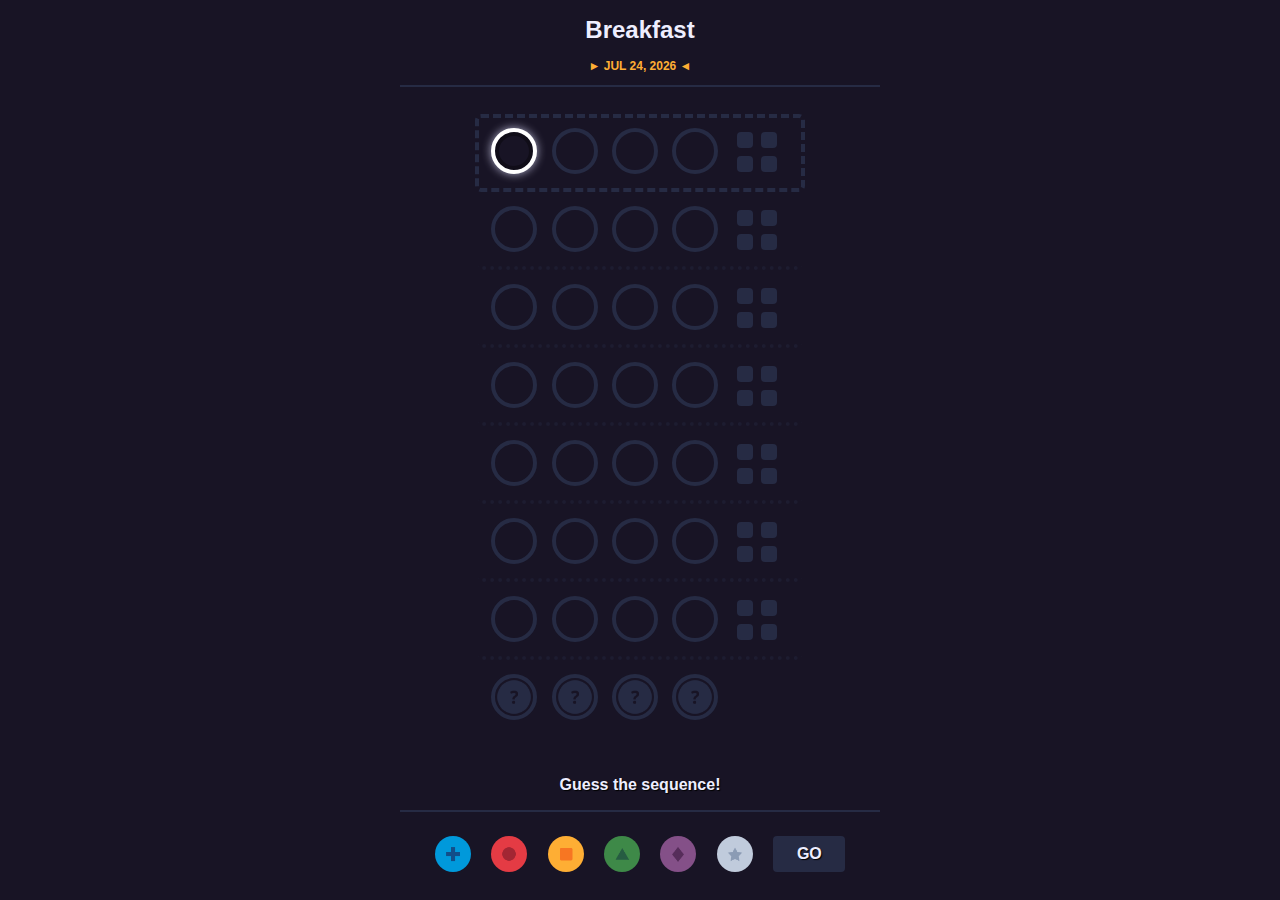
==== breakfast/index.html @ b8503494 "publish initial messy version of game to test" ====
<!DOCTYPE html>
<html lang="en">
<head>
    <meta charset="UTF-8" />
    <meta name="viewport" content="width=device-width, initial-scale=1.0, user-scalable=no" />
    <title>Breakfast</title>
    <meta name="description" content="Guess the sequence in 7 tries. A new puzzle is available daily.">
    <link rel="shortcut icon" href="favicon.ico">
    <link rel="apple-touch-icon" href="./apple-touch-icon.png">
    <meta name="theme-color" content="#181425">
    <meta property="og:url" content="https://krgamedev.github.io/breakfast">
    <meta property="og:type" content="website">
    <meta property="og:title" content="Breakfast">
    <meta property="og:description" content="Guess the sequence in 7 tries. A new puzzle is available daily.">
    <meta property="og:image" content="apple-touch-icon.png">
    <link href="style.css?v=100" rel="stylesheet" />
</head>
<body>
    <header>
        <h1>Breakfast</h1>
        <p id="game_date">► Jan 1 2000 ◄</p>
    </header>
    <div class="board-container">
        <div class="board">
            <div data-row="0" class="row">
                <div data-row="0" data-column="0" class="peg"></div>
                <div data-row="0" data-column="1" class="peg"></div>
                <div data-row="0" data-column="2" class="peg"></div>
                <div data-row="0" data-column="3" class="peg"></div>
                <div class="small-pegs">
                    <div class="small-peg"></div>
                    <div class="small-peg"></div>
                    <div class="small-peg"></div>
                    <div class="small-peg"></div>
                </div>
            </div>
            <div data-row="1" class="row">
                <div data-row="1" data-column="0" class="peg"></div>
                <div data-row="1" data-column="1" class="peg"></div>
                <div data-row="1" data-column="2" class="peg"></div>
                <div data-row="1" data-column="3" class="peg"></div>
                <div class="small-pegs">
                    <div class="small-peg"></div>
                    <div class="small-peg"></div>
                    <div class="small-peg"></div>
                    <div class="small-peg"></div>
                </div>
            </div>
            <div data-row="2" class="row">
                <div data-row="2" data-column="0" class="peg"></div>
                <div data-row="2" data-column="1" class="peg"></div>
                <div data-row="2" data-column="2" class="peg"></div>
                <div data-row="2" data-column="3" class="peg"></div>
                <div class="small-pegs">
                    <div class="small-peg"></div>
                    <div class="small-peg"></div>
                    <div class="small-peg"></div>
                    <div class="small-peg"></div>
                </div>
            </div>
            <div data-row="3" class="row">
                <div data-row="3" data-column="0" class="peg"></div>
                <div data-row="3" data-column="1" class="peg"></div>
                <div data-row="3" data-column="2" class="peg"></div>
                <div data-row="3" data-column="3" class="peg"></div>
                <div class="small-pegs">
                    <div class="small-peg"></div>
                    <div class="small-peg"></div>
                    <div class="small-peg"></div>
                    <div class="small-peg"></div>
                </div>
            </div>
            <div data-row="4" class="row">
                <div data-row="4" data-column="0" class="peg"></div>
                <div data-row="4" data-column="1" class="peg"></div>
                <div data-row="4" data-column="2" class="peg"></div>
                <div data-row="4" data-column="3" class="peg"></div>
                <div class="small-pegs">
                    <div class="small-peg"></div>
                    <div class="small-peg"></div>
                    <div class="small-peg"></div>
                    <div class="small-peg"></div>
                </div>
            </div>
            <div data-row="5" class="row">
                <div data-row="5" data-column="0" class="peg"></div>
                <div data-row="5" data-column="1" class="peg"></div>
                <div data-row="5" data-column="2" class="peg"></div>
                <div data-row="5" data-column="3" class="peg"></div>
                <div class="small-pegs">
                    <div class="small-peg"></div>
                    <div class="small-peg"></div>
                    <div class="small-peg"></div>
                    <div class="small-peg"></div>
                </div>
            </div>
            <div data-row="6" class="row">
                <div data-row="6" data-column="0" class="peg"></div>
                <div data-row="6" data-column="1" class="peg"></div>
                <div data-row="6" data-column="2" class="peg"></div>
                <div data-row="6" data-column="3" class="peg"></div>
                <div class="small-pegs">
                    <div class="small-peg"></div>
                    <div class="small-peg"></div>
                    <div class="small-peg"></div>
                    <div class="small-peg"></div>
                </div>
            </div>
            <div data-row="7" class="row solution">
                <div data-row="7" data-column="0" class="peg unknown"></div>
                <div data-row="7" data-column="1" class="peg unknown"></div>
                <div data-row="7" data-column="2" class="peg unknown"></div>
                <div data-row="7" data-column="3" class="peg unknown"></div>
            </div>
        </div>
    </div>
    <div id="status">
        <p>Guess the sequence!</p>
    </div>
    <div id="buttons" class="buttons">
        <div data-color="0" class="button color-0"></div>
        <div data-color="1" class="button color-1"></div>
        <div data-color="2" class="button color-2"></div>
        <div data-color="3" class="button color-3"></div>
        <div data-color="4" class="button color-4"></div>
        <div data-color="5" class="button color-5"></div>
        <div data-color="6" id="go_button" class="button go">GO</div>
        <div data-color="7" id="clip_copy" class="button go">Share</div>
    </div>
    <script src="jquery.js"></script>
    <script src="game.js?v=100"></script>
</body>
</html>
---- breakfast/style.css ----
:root {
    --background: #181425;
    --text: #eeeeff;
    --selected: #1d1c30;
    --empty: #262B44;
    --blue: #0099DB;
    --red: #E43B44;
    --yellow: #FEAE34;
    --green: #3E8948;
    --purple: #845088;
    --white: #C0CBDC;
    --hit: #B86F50;
    --blow: #C0CBDC;
}
html {
    background-color: var(--background);
    color: var(--text);
    font-family: 'Helvetica Neue', Helvetica, Arial, sans-serif;
    height: 100%;
}
body {
    margin: 0 auto;
    display: flex;
    flex-direction: column;
    width: 100%;
    height: 100%;
    max-width: 480px;
}
header {
    text-align: center;
    border-bottom: 2px solid var(--empty);
}
h1 {
    font-size: 24px;
}
#game_date {
    text-transform: uppercase;
    font-size: 12px;
    line-height: 13px;
    font-weight: bold;
    color: var(--yellow);
}
.board-container {
    display: flex;
    justify-content: center;
    align-items: center;
    flex-grow: 1;
    overflow: hidden;
}
.board {
    user-select: none;
}
.row {
    padding: 10px 12px;
    border: 4px solid transparent;
    border-radius: 6px;
    border-bottom: 4px dotted var(--selected);
}
.row.solution {
    border-bottom: 0;
}
.row.current {
    border: 4px dashed var(--empty);
}
.row.current .peg {
    cursor: pointer;
}
.peg {
    width: 48px;
    height: 48px;
    margin-right: 12px;
    border-radius: 50%;
    display: inline-block;
    background-color: var(--background);
    border: 4px solid var(--empty);
    background-size: cover;
}
.peg.unknown { background-image: url('./img/px.png'); }
.peg.current { border: 4px solid white; box-shadow: 0px 0px 10px rgba(224,224,255,0.75), 0px 0px 0px 4px rgba(0,0,0,0.33) inset; }
.peg.color-0 { background-color: var(--blue); background-image: url('./img/p0.png'); }
.peg.color-1 { background-color: var(--red); background-image: url('./img/p1.png'); }
.peg.color-2 { background-color: var(--yellow); background-image: url('./img/p2.png'); }
.peg.color-3 { background-color: var(--green); background-image: url('./img/p3.png'); }
.peg.color-4 { background-color: var(--purple); background-image: url('./img/p4.png'); }
.peg.color-5 { background-color: var(--white); background-image: url('./img/p5.png'); }

#status {
    text-align: center;
    font-weight: bold;
    text-shadow: 1px 1px 1px black;
}
#status.bad {
    background-color: var(--red);
}
#status.good {
    background-color: var(--green);
}

#buttons {
    padding: 24px 0;
    border-top: 2px solid var(--empty);
    user-select: none;
    text-align: center;
}

.button {
    width: 36px;
    height: 36px;
    margin-right: 16px;
    border-radius: 50%;
    display: inline-block;
    cursor: pointer;
    background-size: cover;
}
.button.color-0 { background-color: var(--blue); background-image: url('./img/p0.png');  }
.button.color-1 { background-color: var(--red); background-image: url('./img/p1.png');  }
.button.color-2 { background-color: var(--yellow); background-image: url('./img/p2.png');  }
.button.color-3 { background-color: var(--green); background-image: url('./img/p3.png');  }
.button.color-4 { background-color: var(--purple); background-image: url('./img/p4.png');  }
.button.color-5 { background-color: var(--white); background-image: url('./img/p5.png');  }
.button.go {
    background-color: var(--empty);
    text-shadow: 1px 1px 1px black;
    font-size: 16px;
    font-weight: bold;
    text-align: center;
    vertical-align: top;
    line-height: 36px;
    min-width: 72px;
    border-radius: 4px;
    margin-right: 0;
}
.button.go:hover {
    background-color: #3A4466;
}

#clip_copy {
    display: none;
}
.gameover .button {
    display: none;
}
.gameover #clip_copy {
    display: inline-block;
    width: unset;
}

.small-pegs {
    vertical-align: top;
    display: inline-block;
    width: 56px;
}
.small-peg {
    width: 16px;
    height: 16px;
    float: left;
    margin: 4px;
    border-radius: 4px;
    display: inline-block;
    background-color: var(--empty);
}
.small-peg.hit { background-color: var(--hit); }
.small-peg.blow { background-color: var(--blow); }


@media only screen and (max-width: 420px) {
    .peg {
        width: 38px;
        height: 38px;
        margin-right: 10px;
    }
    .button {
        width: 28px;
        height: 28px;
        margin-right: 14px;
    }
    .button.go {
        line-height: 28px;
    }
}

@media only screen and (max-height: 945px) {
    .peg {
        width: 38px;
        height: 38px;
        margin-right: 10px;
    }
}
@media only screen and (max-height: 834px) {
    .row {
        padding: 6px 8px;
    }
    .peg {
        width: 24px;
        height: 24px;
        margin-right: 6px;
    }
    .small-pegs {
        width: 32px;
    }
    .small-peg {
        width: 8px;
        height: 8px;
        border-radius: 2px;
    }
}
@media only screen and (max-height: 640px) {
    .row {
        padding: 0 8px;
    }
    .peg {
        width: 20px;
        height: 20px;
        border-width: 3px;
    }
    .peg.current { border-width: 3px; }
    .small-peg {
        width: 6px;
        height: 6px;
        margin: 3px;
    }
}
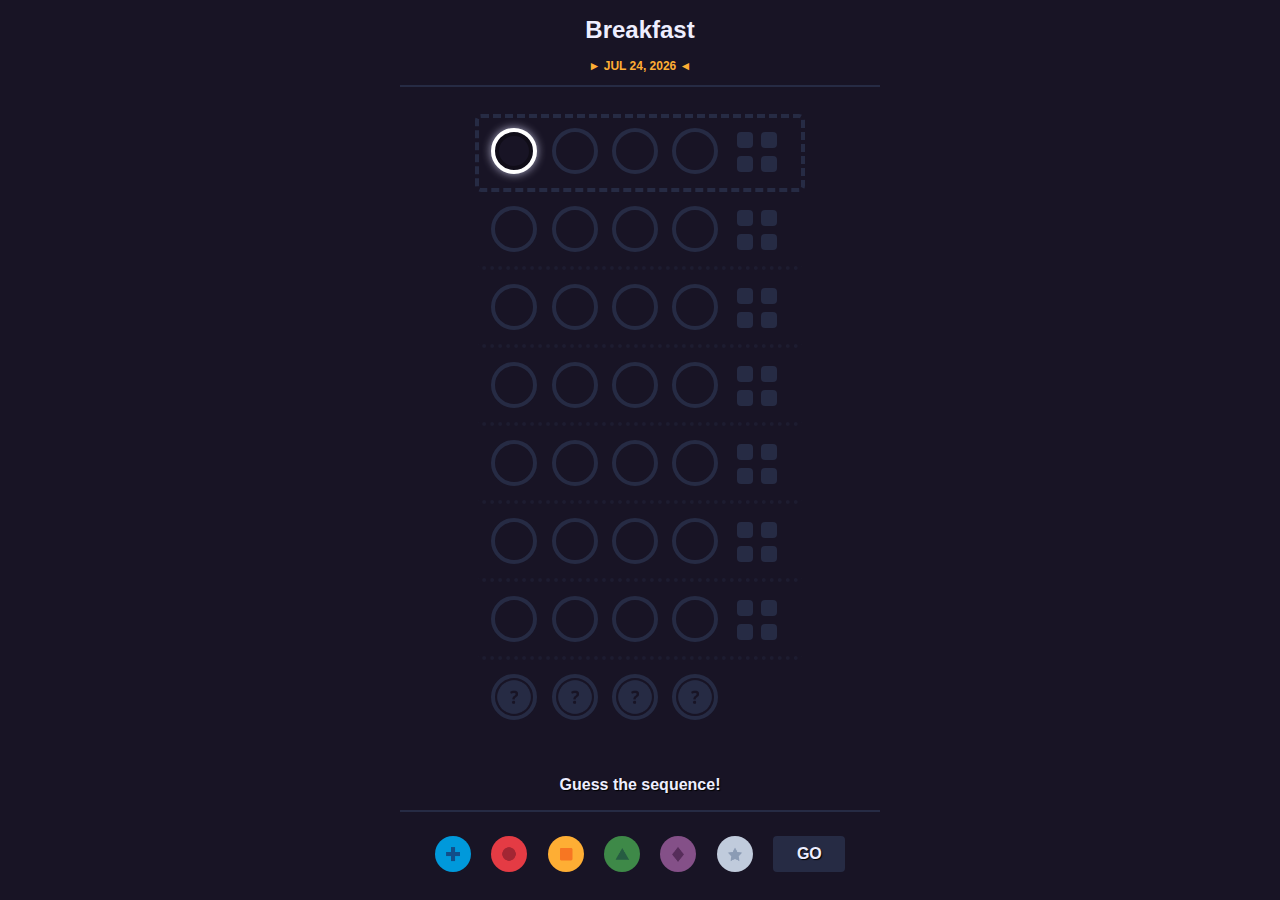
==== commit e2150b0a: "small stuff" ====
--- a/breakfast/index.html
+++ b/breakfast/index.html
@@ -3,16 +3,16 @@
 <head>
     <meta charset="UTF-8" />
     <meta name="viewport" content="width=device-width, initial-scale=1.0, user-scalable=no" />
-    <title>Breakfast</title>
-    <meta name="description" content="Guess the sequence in 7 tries. A new puzzle is available daily.">
+    <title>Breakfast - Daily code-breaking puzzle game</title>
+    <meta name="description" content="Guess the sequence in 7 tries. Come back every day for a new puzzle.">
     <link rel="shortcut icon" href="favicon.ico">
     <link rel="apple-touch-icon" href="./apple-touch-icon.png">
     <meta name="theme-color" content="#181425">
-    <meta property="og:url" content="https://krgamedev.github.io/breakfast">
+    <meta property="og:url" content="https://krgamedev.github.io/breakfast/">
     <meta property="og:type" content="website">
-    <meta property="og:title" content="Breakfast">
-    <meta property="og:description" content="Guess the sequence in 7 tries. A new puzzle is available daily.">
-    <meta property="og:image" content="apple-touch-icon.png">
+    <meta property="og:title" content="Breakfast - Daily code-breaking puzzle game">
+    <meta property="og:description" content="Guess the sequence in 7 tries. Come back every day for a new puzzle.">
+    <meta property="og:image" content="https://krgamedev.github.io/breakfast/og.png">
     <link href="style.css?v=100" rel="stylesheet" />
 </head>
 <body>
@@ -127,7 +127,7 @@
         <div data-color="6" id="go_button" class="button go">GO</div>
         <div data-color="7" id="clip_copy" class="button go">Share</div>
     </div>
-    <script src="jquery.js"></script>
+    <script src="jquery.js?v=360"></script>
     <script src="game.js?v=100"></script>
 </body>
 </html>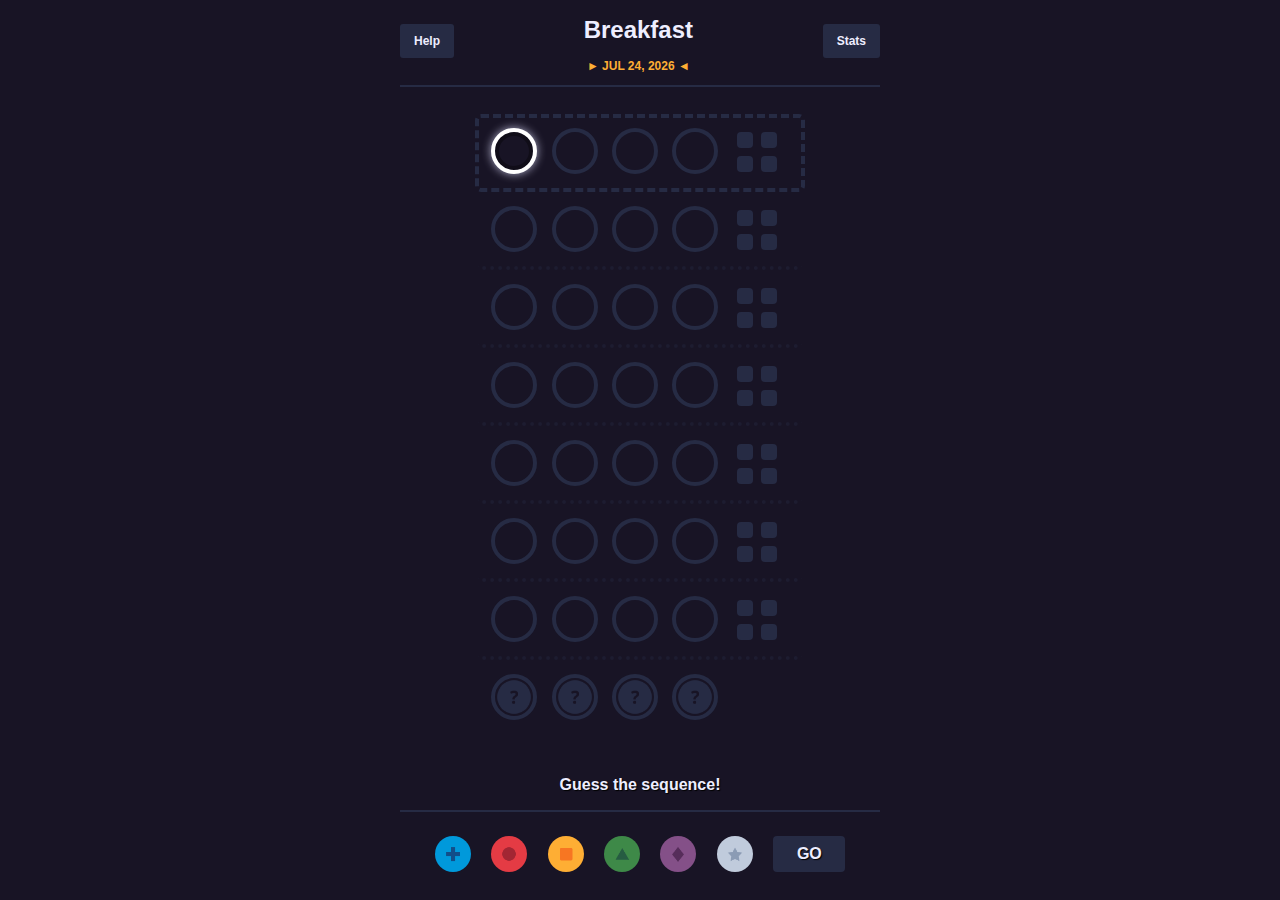
==== commit 1dd4e11d: "add help and stats" ====
--- a/breakfast/index.html
+++ b/breakfast/index.html
@@ -13,121 +13,161 @@
     <meta property="og:title" content="Breakfast - Daily code-breaking puzzle game">
     <meta property="og:description" content="Guess the sequence in 7 tries. Come back every day for a new puzzle.">
     <meta property="og:image" content="https://krgamedev.github.io/breakfast/og.png">
-    <link href="style.css?v=100" rel="stylesheet" />
+    <link href="style.css?v=101" rel="stylesheet" />
 </head>
 <body>
-    <header>
-        <h1>Breakfast</h1>
-        <p id="game_date">► Jan 1 2000 ◄</p>
-    </header>
-    <div class="board-container">
-        <div class="board">
-            <div data-row="0" class="row">
-                <div data-row="0" data-column="0" class="peg"></div>
-                <div data-row="0" data-column="1" class="peg"></div>
-                <div data-row="0" data-column="2" class="peg"></div>
-                <div data-row="0" data-column="3" class="peg"></div>
-                <div class="small-pegs">
-                    <div class="small-peg"></div>
-                    <div class="small-peg"></div>
-                    <div class="small-peg"></div>
-                    <div class="small-peg"></div>
+    <div class="modal-container" style="display: none">
+        <div id="tutorial" class="modal" style="display: none">
+            <h3>How to play</h3>
+            <p>Guess the sequence in 7 tries. Each guess will be given four tiles to rate its accuracy; each tile represents one of the pegs in your guess:</p>
+            <div class="small-peg hit"></div><p> - Correct color and position.</p>
+            <div class="small-peg blow"></div><p> - Correct color, wrong position</p>
+            <div class="small-peg empty"></div><p> - Completely wrong</p>
+            <p>The order of these tiles does not matter.</p>
+            <p><i>TIP: There will never be more than two of the same color.</i></p>
+            <div class="close-button">Close</div>
+        </div>
+        <div id="stats" class="modal" style="display: none">
+            <h3>Your stats</h3>
+            <table>
+                <tr>
+                    <td>Games played:</td>
+                    <td><span id="stats_played">0</span></td>
+                </tr>
+                <tr>
+                    <td>Wins:</td>
+                    <td><span id="stats_wins">0</span></td>
+                </tr>
+                <tr>
+                    <td>Win rate:</td>
+                    <td><span id="stats_winrate">0</span>%</td>
+                </tr>
+            </table>
+            <div class="close-button">Close</div>
+        </div>
+    </div>
+    <main>
+        <header>
+            <div class="header-button-container">
+                <div id="help_button" class="header-button">Help</div>
+            </div>
+            <div class="header-container">
+                <h1>Breakfast</h1>
+                <p id="game_date">► Jan 1 2000 ◄</p>
+            </div>
+            <div class="header-button-container">
+                <div id="stats_button" class="header-button">Stats</div>
+            </div>
+        </header>
+        <div class="board-container">
+            <div class="board">
+                <div data-row="0" class="row">
+                    <div data-row="0" data-column="0" class="peg"></div>
+                    <div data-row="0" data-column="1" class="peg"></div>
+                    <div data-row="0" data-column="2" class="peg"></div>
+                    <div data-row="0" data-column="3" class="peg"></div>
+                    <div class="small-pegs">
+                        <div class="small-peg"></div>
+                        <div class="small-peg"></div>
+                        <div class="small-peg"></div>
+                        <div class="small-peg"></div>
+                    </div>
+                </div>
+                <div data-row="1" class="row">
+                    <div data-row="1" data-column="0" class="peg"></div>
+                    <div data-row="1" data-column="1" class="peg"></div>
+                    <div data-row="1" data-column="2" class="peg"></div>
+                    <div data-row="1" data-column="3" class="peg"></div>
+                    <div class="small-pegs">
+                        <div class="small-peg"></div>
+                        <div class="small-peg"></div>
+                        <div class="small-peg"></div>
+                        <div class="small-peg"></div>
+                    </div>
+                </div>
+                <div data-row="2" class="row">
+                    <div data-row="2" data-column="0" class="peg"></div>
+                    <div data-row="2" data-column="1" class="peg"></div>
+                    <div data-row="2" data-column="2" class="peg"></div>
+                    <div data-row="2" data-column="3" class="peg"></div>
+                    <div class="small-pegs">
+                        <div class="small-peg"></div>
+                        <div class="small-peg"></div>
+                        <div class="small-peg"></div>
+                        <div class="small-peg"></div>
+                    </div>
+                </div>
+                <div data-row="3" class="row">
+                    <div data-row="3" data-column="0" class="peg"></div>
+                    <div data-row="3" data-column="1" class="peg"></div>
+                    <div data-row="3" data-column="2" class="peg"></div>
+                    <div data-row="3" data-column="3" class="peg"></div>
+                    <div class="small-pegs">
+                        <div class="small-peg"></div>
+                        <div class="small-peg"></div>
+                        <div class="small-peg"></div>
+                        <div class="small-peg"></div>
+                    </div>
+                </div>
+                <div data-row="4" class="row">
+                    <div data-row="4" data-column="0" class="peg"></div>
+                    <div data-row="4" data-column="1" class="peg"></div>
+                    <div data-row="4" data-column="2" class="peg"></div>
+                    <div data-row="4" data-column="3" class="peg"></div>
+                    <div class="small-pegs">
+                        <div class="small-peg"></div>
+                        <div class="small-peg"></div>
+                        <div class="small-peg"></div>
+                        <div class="small-peg"></div>
+                    </div>
+                </div>
+                <div data-row="5" class="row">
+                    <div data-row="5" data-column="0" class="peg"></div>
+                    <div data-row="5" data-column="1" class="peg"></div>
+                    <div data-row="5" data-column="2" class="peg"></div>
+                    <div data-row="5" data-column="3" class="peg"></div>
+                    <div class="small-pegs">
+                        <div class="small-peg"></div>
+                        <div class="small-peg"></div>
+                        <div class="small-peg"></div>
+                        <div class="small-peg"></div>
+                    </div>
+                </div>
+                <div data-row="6" class="row">
+                    <div data-row="6" data-column="0" class="peg"></div>
+                    <div data-row="6" data-column="1" class="peg"></div>
+                    <div data-row="6" data-column="2" class="peg"></div>
+                    <div data-row="6" data-column="3" class="peg"></div>
+                    <div class="small-pegs">
+                        <div class="small-peg"></div>
+                        <div class="small-peg"></div>
+                        <div class="small-peg"></div>
+                        <div class="small-peg"></div>
+                    </div>
+                </div>
+                <div data-row="7" class="row solution">
+                    <div data-row="7" data-column="0" class="peg unknown"></div>
+                    <div data-row="7" data-column="1" class="peg unknown"></div>
+                    <div data-row="7" data-column="2" class="peg unknown"></div>
+                    <div data-row="7" data-column="3" class="peg unknown"></div>
                 </div>
             </div>
-            <div data-row="1" class="row">
-                <div data-row="1" data-column="0" class="peg"></div>
-                <div data-row="1" data-column="1" class="peg"></div>
-                <div data-row="1" data-column="2" class="peg"></div>
-                <div data-row="1" data-column="3" class="peg"></div>
-                <div class="small-pegs">
-                    <div class="small-peg"></div>
-                    <div class="small-peg"></div>
-                    <div class="small-peg"></div>
-                    <div class="small-peg"></div>
-                </div>
-            </div>
-            <div data-row="2" class="row">
-                <div data-row="2" data-column="0" class="peg"></div>
-                <div data-row="2" data-column="1" class="peg"></div>
-                <div data-row="2" data-column="2" class="peg"></div>
-                <div data-row="2" data-column="3" class="peg"></div>
-                <div class="small-pegs">
-                    <div class="small-peg"></div>
-                    <div class="small-peg"></div>
-                    <div class="small-peg"></div>
-                    <div class="small-peg"></div>
-                </div>
-            </div>
-            <div data-row="3" class="row">
-                <div data-row="3" data-column="0" class="peg"></div>
-                <div data-row="3" data-column="1" class="peg"></div>
-                <div data-row="3" data-column="2" class="peg"></div>
-                <div data-row="3" data-column="3" class="peg"></div>
-                <div class="small-pegs">
-                    <div class="small-peg"></div>
-                    <div class="small-peg"></div>
-                    <div class="small-peg"></div>
-                    <div class="small-peg"></div>
-                </div>
-            </div>
-            <div data-row="4" class="row">
-                <div data-row="4" data-column="0" class="peg"></div>
-                <div data-row="4" data-column="1" class="peg"></div>
-                <div data-row="4" data-column="2" class="peg"></div>
-                <div data-row="4" data-column="3" class="peg"></div>
-                <div class="small-pegs">
-                    <div class="small-peg"></div>
-                    <div class="small-peg"></div>
-                    <div class="small-peg"></div>
-                    <div class="small-peg"></div>
-                </div>
-            </div>
-            <div data-row="5" class="row">
-                <div data-row="5" data-column="0" class="peg"></div>
-                <div data-row="5" data-column="1" class="peg"></div>
-                <div data-row="5" data-column="2" class="peg"></div>
-                <div data-row="5" data-column="3" class="peg"></div>
-                <div class="small-pegs">
-                    <div class="small-peg"></div>
-                    <div class="small-peg"></div>
-                    <div class="small-peg"></div>
-                    <div class="small-peg"></div>
-                </div>
-            </div>
-            <div data-row="6" class="row">
-                <div data-row="6" data-column="0" class="peg"></div>
-                <div data-row="6" data-column="1" class="peg"></div>
-                <div data-row="6" data-column="2" class="peg"></div>
-                <div data-row="6" data-column="3" class="peg"></div>
-                <div class="small-pegs">
-                    <div class="small-peg"></div>
-                    <div class="small-peg"></div>
-                    <div class="small-peg"></div>
-                    <div class="small-peg"></div>
-                </div>
-            </div>
-            <div data-row="7" class="row solution">
-                <div data-row="7" data-column="0" class="peg unknown"></div>
-                <div data-row="7" data-column="1" class="peg unknown"></div>
-                <div data-row="7" data-column="2" class="peg unknown"></div>
-                <div data-row="7" data-column="3" class="peg unknown"></div>
-            </div>
         </div>
-    </div>
-    <div id="status">
-        <p>Guess the sequence!</p>
-    </div>
-    <div id="buttons" class="buttons">
-        <div data-color="0" class="button color-0"></div>
-        <div data-color="1" class="button color-1"></div>
-        <div data-color="2" class="button color-2"></div>
-        <div data-color="3" class="button color-3"></div>
-        <div data-color="4" class="button color-4"></div>
-        <div data-color="5" class="button color-5"></div>
-        <div data-color="6" id="go_button" class="button go">GO</div>
-        <div data-color="7" id="clip_copy" class="button go">Share</div>
-    </div>
+        <div id="status">
+            <p>Guess the sequence!</p>
+        </div>
+        <div id="buttons" class="buttons">
+            <div data-color="0" class="button color-0"></div>
+            <div data-color="1" class="button color-1"></div>
+            <div data-color="2" class="button color-2"></div>
+            <div data-color="3" class="button color-3"></div>
+            <div data-color="4" class="button color-4"></div>
+            <div data-color="5" class="button color-5"></div>
+            <div data-color="6" id="go_button" class="button go">GO</div>
+            <div data-color="7" id="clip_copy" class="button go">Share</div>
+        </div>
+    </main>
     <script src="jquery.js?v=360"></script>
-    <script src="game.js?v=100"></script>
+    <script src="game.js?v=101"></script>
 </body>
 </html>--- a/breakfast/style.css
+++ b/breakfast/style.css
@@ -3,6 +3,7 @@
     --text: #eeeeff;
     --selected: #1d1c30;
     --empty: #262B44;
+    --hover: #3A4466;
     --blue: #0099DB;
     --red: #E43B44;
     --yellow: #FEAE34;
@@ -19,6 +20,54 @@
     height: 100%;
 }
 body {
+    margin: 0;
+    padding: 0;
+    height: 100%;
+}
+.modal-container {
+    position: fixed;
+    top: 0;
+    left: 0;
+    right: 0;
+    bottom: 0;
+    background: rgba(0,0,0,0.67);
+    text-align: center;
+    display: flex;
+    align-items: center;
+    justify-content: center;
+}
+.modal {
+    padding: 20px;
+    font-size: 14px;
+    line-height: 150%;
+    text-align: left;
+    background: var(--background);
+    border: 2px solid var(--empty);
+    border-radius: 3px;
+    max-width: 400px;
+    margin: 10px;
+}
+.modal .close-button {
+    font-weight: bold;
+    text-align: center;
+    border-radius: 3px;
+    background: var(--empty);
+    padding: 10px;
+    cursor: pointer;
+}
+.modal .close-button:hover {
+    background: var(--hover);
+}
+#stats table {
+    margin-bottom: 10px;
+}
+#stats table tr td:nth-child(2) {
+    text-align: right;
+}
+#stats table tr td {
+    border-bottom: 1px solid var(--empty);
+}
+main {
     margin: 0 auto;
     display: flex;
     flex-direction: column;
@@ -29,6 +78,25 @@
 header {
     text-align: center;
     border-bottom: 2px solid var(--empty);
+    display: flex;
+    flex-direction: row;
+}
+.header-button-container {
+    margin-top: 24px;
+}
+.header-button {
+    border-radius: 3px;
+    padding: 10px 14px;
+    cursor: pointer;
+    font-size: 12px;
+    font-weight: bold;
+    background: var(--empty);
+}
+.header-button:hover {
+    background: var(--hover);
+}
+.header-container {
+    flex-grow: 1;
 }
 h1 {
     font-size: 24px;
@@ -131,7 +199,7 @@
     margin-right: 0;
 }
 .button.go:hover {
-    background-color: #3A4466;
+    background-color: var(--hover);
 }
 
 #clip_copy {
@@ -195,10 +263,10 @@
         height: 24px;
         margin-right: 6px;
     }
-    .small-pegs {
+    .board .small-pegs {
         width: 32px;
     }
-    .small-peg {
+    .board .small-peg {
         width: 8px;
         height: 8px;
         border-radius: 2px;
@@ -214,7 +282,7 @@
         border-width: 3px;
     }
     .peg.current { border-width: 3px; }
-    .small-peg {
+    .board .small-peg {
         width: 6px;
         height: 6px;
         margin: 3px;
